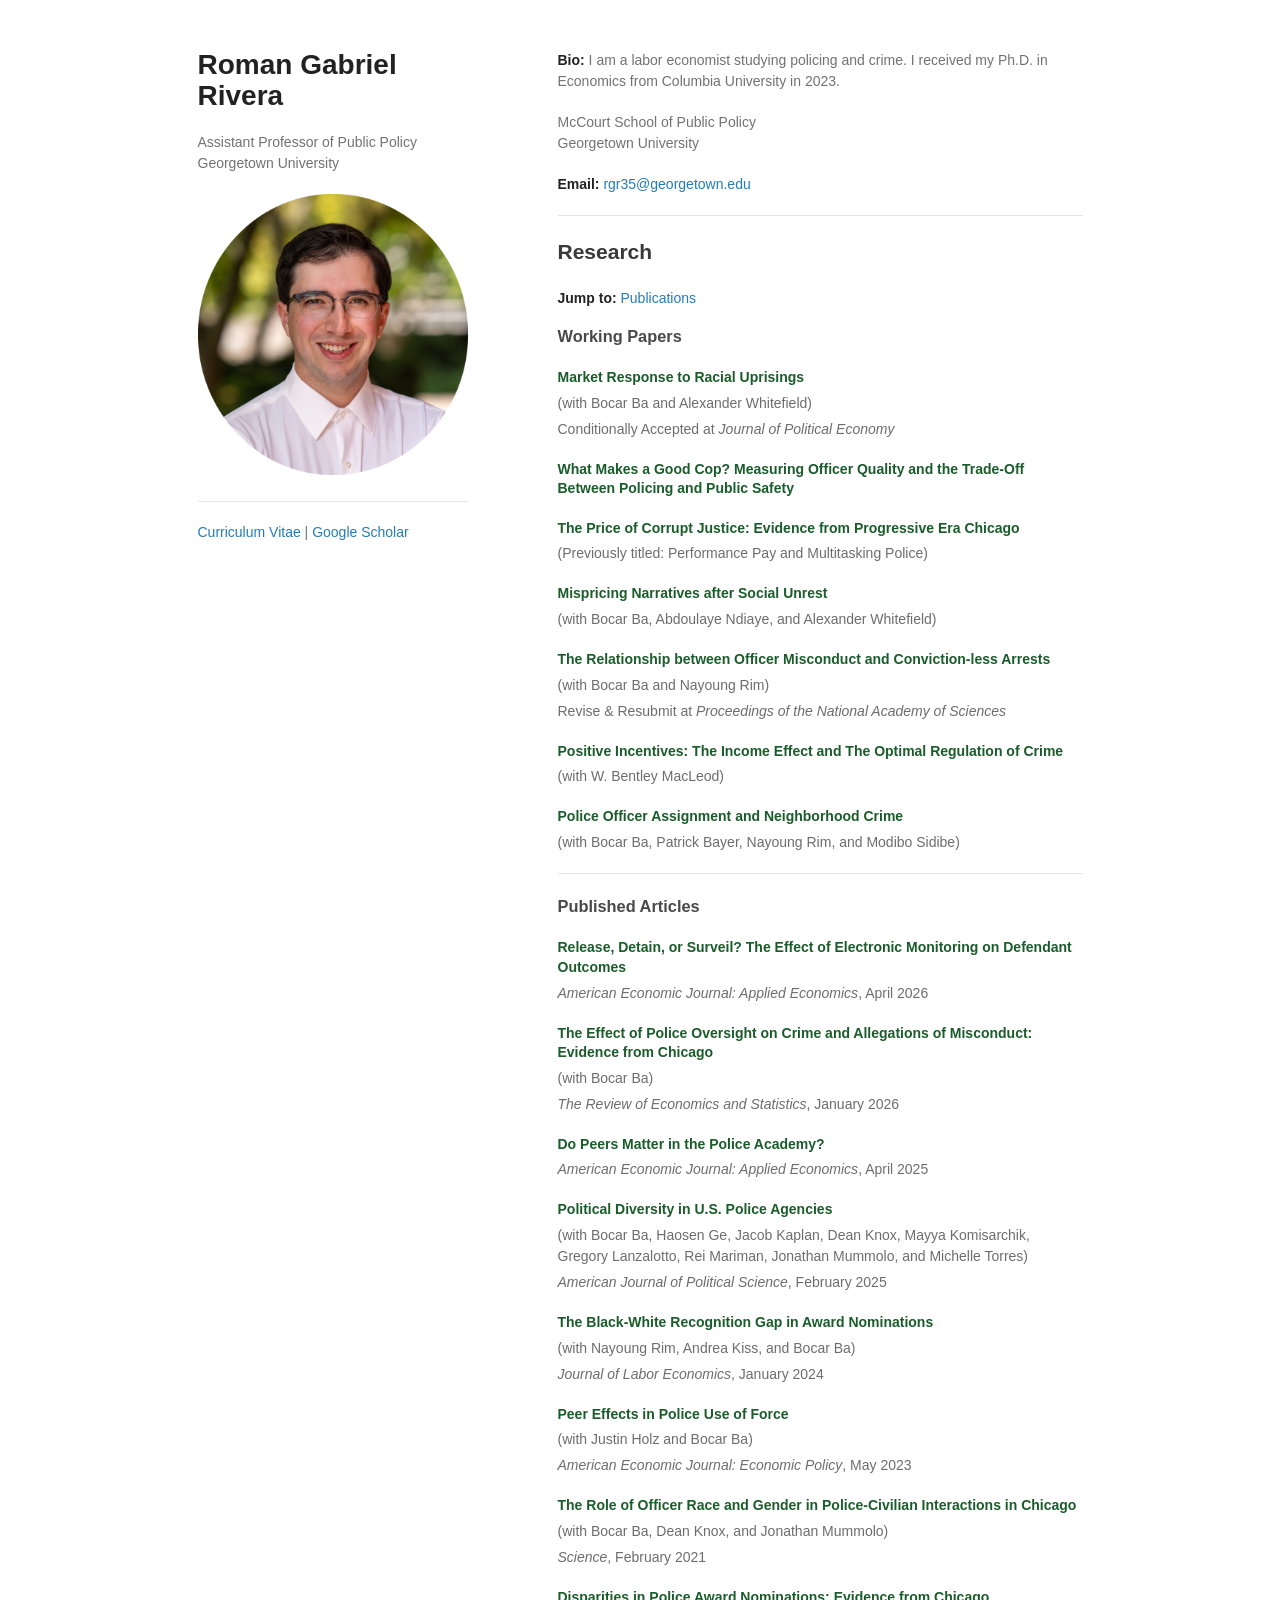
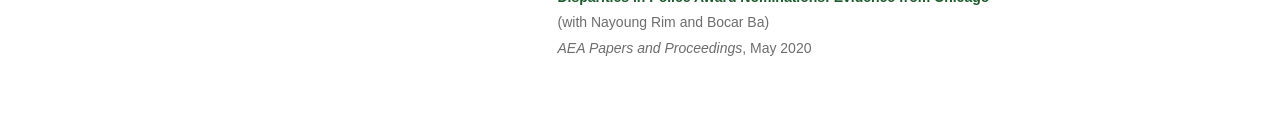
==== index.html @ 8ded24f3 "update" ====
<!DOCTYPE html>
<html lang="en">
<head>
    <meta charset="UTF-8">
    <meta name="viewport" content="width=device-width, initial-scale=1.0">
    <title>Roman Gabriel Rivera</title>
    <meta name="description" content="Roman Gabriel Rivera is an Assistant Professor at Georgetown University's McCourt School of Public Policy. He is a labor economist studying policing and crime.">
    <link rel="canonical" href="https://romangrivera.com/">
    <meta property="og:title" content="Roman Gabriel Rivera — Labor Economist, Georgetown University">
    <meta property="og:description" content="Assistant Professor at Georgetown University's McCourt School of Public Policy. Labor economist studying policing and crime.">
    <meta property="og:url" content="https://romangrivera.com/">
    <meta property="og:type" content="website">
    <meta property="og:image" content="https://romangrivera.com/headshot.png">
    <meta name="twitter:card" content="summary">
    <link rel="stylesheet" href="style.css">
    <script type="application/ld+json">
    {
        "@context": "https://schema.org",
        "@type": "Person",
        "name": "Roman Gabriel Rivera",
        "url": "https://romangrivera.com",
        "jobTitle": "Assistant Professor",
        "worksFor": {
            "@type": "Organization",
            "name": "Georgetown University",
            "department": "McCourt School of Public Policy"
        },
        "alumniOf": {
            "@type": "Organization",
            "name": "Columbia University"
        },
        "email": "rgr35@georgetown.edu",
        "sameAs": [
            "https://scholar.google.com/citations?user=BFWTzM4AAAAJ&hl=en"
        ]
    }
    </script>
    <!-- Google Analytics -->
    <script async src="https://www.googletagmanager.com/gtag/js?id=G-NXE9NLSXXK"></script>
    <script>
        window.dataLayer = window.dataLayer || [];
        function gtag(){dataLayer.push(arguments);}
        gtag('js', new Date());
        gtag('config', 'G-NXE9NLSXXK');
    </script>
</head>
<body>
    <div class="wrapper">
        <header>
            <h1>Roman Gabriel Rivera</h1>
            <p class="header-title">Assistant Professor of Public Policy<br>Georgetown University</p>
            <img src="headshot.png" alt="Roman Gabriel Rivera">
            <hr>
            <p class="contactinfo"><a href="https://www.dropbox.com/scl/fi/hyw5ls09hq4ot2afj4civ/cv_romanrivera.pdf?rlkey=xcf3l7hxgc2vkfxpa8kewu5n8&st=caw869yw&dl=0" target="_blank">Curriculum Vitae</a> | <a href="https://scholar.google.com/citations?user=BFWTzM4AAAAJ&hl=en" target="_blank">Google Scholar</a></p>
        </header>

        <section>
            <p><strong>Bio:</strong> I am a labor economist studying policing and crime. I received my Ph.D. in Economics from Columbia University in 2023.</p>
            <p>McCourt School of Public Policy<br>Georgetown University</p>
            <p><strong>Email:</strong> <a href="mailto:rgr35@georgetown.edu">rgr35@georgetown.edu</a></p>

            <hr>

            <h2 id="research">Research</h2>
            <p class="jump-to"><strong>Jump to:</strong>
                <a href="#published">Publications</a>
            </p>

            <h3 id="working-papers">Working Papers</h3>

            <div class="research-work">
                <h3><a href="https://www.dropbox.com/scl/fi/fmz3oa4tdsq6idftdfmvt/marketresponse_aug2023.pdf" target="_blank">Market Response to Racial Uprisings</a></h3>
                <p class="work-muted">(with Bocar Ba and Alexander Whitefield)</p>
                <p class="work-muted">Conditionally Accepted at <em>Journal of Political Economy</em></p>
            </div>

            <div class="research-work">
                <h3><a href="https://www.dropbox.com/scl/fi/ctv3uwa2q68t7ltc9t5ok/RiveraGoodCop2026.pdf?rlkey=yqre9q962jzydrtzx6tp0bbcf&dl=0" target="_blank">What Makes a Good Cop? Measuring Officer Quality and the Trade-Off Between Policing and Public Safety</a></h3>
            </div>

            <div class="research-work">
                <h3><a href="https://www.dropbox.com/scl/fi/twu7v443j5loijteuk35x/RiveraPrice.pdf?rlkey=2tnl7oinb8bnrydeajmznhxwz&st=1htrz70l&dl=0" target="_blank">The Price of Corrupt Justice: Evidence from Progressive Era Chicago</a></h3>
                <p class="work-muted">(Previously titled: Performance Pay and Multitasking Police)</p>
            </div>

            <div class="research-work">
                <h3><a href="https://www.nber.org/papers/w31857" target="_blank">Mispricing Narratives after Social Unrest</a></h3>
                <p class="work-muted">(with Bocar Ba, Abdoulaye Ndiaye, and Alexander Whitefield)</p>
            </div>

            <div class="research-work">
                <h3>The Relationship between Officer Misconduct and Conviction-less Arrests</h3>
                <p class="work-muted">(with Bocar Ba and Nayoung Rim)</p>
                <p class="work-muted">Revise &amp; Resubmit at <em>Proceedings of the National Academy of Sciences</em></p>
            </div>

            <div class="research-work">
                <h3><a href="https://www.nber.org/papers/w32805" target="_blank">Positive Incentives: The Income Effect and The Optimal Regulation of Crime</a></h3>
                <p class="work-muted">(with W. Bentley MacLeod)</p>
            </div>

            <div class="research-work">
                <h3><a href="https://www.nber.org/papers/w29243" target="_blank">Police Officer Assignment and Neighborhood Crime</a></h3>
                <p class="work-muted">(with Bocar Ba, Patrick Bayer, Nayoung Rim, and Modibo Sidibe)</p>
            </div>

            <hr>

            <h3 id="published">Published Articles</h3>

            <div class="research-work">
                <h3><a href="https://github.com/romgariv/ReleaseDetainSurveil/blob/master/rivera_jmp.pdf" target="_blank">Release, Detain, or Surveil? The Effect of Electronic Monitoring on Defendant Outcomes</a></h3>
                <p class="work-muted"><em>American Economic Journal: Applied Economics</em>, April 2026</p>
            </div>

            <div class="research-work">
                <h3><a href="https://direct.mit.edu/rest/article/doi/10.1162/rest_a_01377/117915/" target="_blank">The Effect of Police Oversight on Crime and Allegations of Misconduct: Evidence from Chicago</a></h3>
                <p class="work-muted">(with Bocar Ba)</p>
                <p class="work-muted"><em>The Review of Economics and Statistics</em>, January 2026</p>
            </div>

            <div class="research-work">
                <h3><a href="https://www.aeaweb.org/articles?id=10.1257/app.20220348" target="_blank">Do Peers Matter in the Police Academy?</a></h3>
                <p class="work-muted"><em>American Economic Journal: Applied Economics</em>, April 2025</p>
            </div>

            <div class="research-work">
                <h3><a href="https://onlinelibrary.wiley.com/doi/full/10.1111/ajps.12945" target="_blank">Political Diversity in U.S. Police Agencies</a></h3>
                <p class="work-muted">(with Bocar Ba, Haosen Ge, Jacob Kaplan, Dean Knox, Mayya Komisarchik, Gregory Lanzalotto, Rei Mariman, Jonathan Mummolo, and Michelle Torres)</p>
                <p class="work-muted"><em>American Journal of Political Science</em>, February 2025</p>
            </div>

            <div class="research-work">
                <h3><a href="https://www.journals.uchicago.edu/doi/10.1086/722412" target="_blank">The Black-White Recognition Gap in Award Nominations</a></h3>
                <p class="work-muted">(with Nayoung Rim, Andrea Kiss, and Bocar Ba)</p>
                <p class="work-muted"><em>Journal of Labor Economics</em>, January 2024</p>
            </div>

            <div class="research-work">
                <h3><a href="https://www.aeaweb.org/articles?id=10.1257/pol.20200227" target="_blank">Peer Effects in Police Use of Force</a></h3>
                <p class="work-muted">(with Justin Holz and Bocar Ba)</p>
                <p class="work-muted"><em>American Economic Journal: Economic Policy</em>, May 2023</p>
            </div>

            <div class="research-work">
                <h3><a href="https://science.sciencemag.org/content/371/6530/696" target="_blank">The Role of Officer Race and Gender in Police-Civilian Interactions in Chicago</a></h3>
                <p class="work-muted">(with Bocar Ba, Dean Knox, and Jonathan Mummolo)</p>
                <p class="work-muted"><em>Science</em>, February 2021</p>
            </div>

            <div class="research-work">
                <h3><a href="https://www.aeaweb.org/articles?id=10.1257/pandp.20201118" target="_blank">Disparities in Police Award Nominations: Evidence from Chicago</a></h3>
                <p class="work-muted">(with Nayoung Rim and Bocar Ba)</p>
                <p class="work-muted"><em>AEA Papers and Proceedings</em>, May 2020</p>
            </div>
        </section>
    </div>
</body>
</html>
---- style.css ----
/* ===== Reset & Base ===== */
*, *::before, *::after {
    box-sizing: border-box;
    margin: 0;
    padding: 0;
}

body {
    background-color: #fff;
    padding: 50px;
    font: 14px/1.5 "Helvetica Neue", Helvetica, Arial, sans-serif;
    color: #727272;
    font-weight: 400;
}

h1, h2, h3, h4, h5, h6 {
    color: #222;
    margin: 0 0 20px;
}

h1 {
    font-size: 28px;
}

h2 {
    color: #393939;
}

h3 {
    color: #494949;
}

p, ul, ol, table, pre, dl {
    margin: 0 0 20px;
}

a {
    color: #267CB9;
    text-decoration: none;
}

a:hover, a:focus {
    color: #046;
}

strong {
    color: #222;
    font-weight: 700;
}

img {
    max-width: 100%;
}

hr {
    border: 0;
    background: #e5e5e5;
    height: 1px;
    margin: 20px 0;
}

/* ===== Layout ===== */
.wrapper {
    width: 885px;
    margin: 0 auto;
}

/* ===== Header / Sidebar ===== */
header {
    width: 270px;
    float: left;
    position: fixed;
    -webkit-font-smoothing: subpixel-antialiased;
}

header h1 {
    line-height: 1.1;
}

.header-title {
    color: #727272;
    margin: 0 0 20px;
}

p.contactinfo {
    margin: 0 0 10px;
}

/* ===== Main Content ===== */
section {
    width: 525px;
    float: right;
    padding-bottom: 50px;
}

/* ===== Research ===== */
.jump-to {
    margin: 0 0 15px;
}

.research-work {
    margin-bottom: 10px;
}

.research-work h3 {
    margin: 20px 0 5px;
    font-size: 14px;
    line-height: 1.4;
    color: #1a5c2a;
}

.research-work h3 a {
    color: #1a5c2a;
}

.research-work h3 a:hover,
.research-work h3 a:focus {
    color: #124020;
}

.research-work .work-muted {
    color: #6d6d6d;
    margin: 0 0 5px;
}

/* ===== Responsive ===== */
@media print, screen and (max-width: 1160px) {
    .wrapper {
        width: auto;
        margin: 0;
    }

    header, section {
        float: none;
        position: static;
        width: auto;
    }

    section {
        border: 1px solid #e5e5e5;
        border-width: 1px 0;
        padding: 20px 0;
        margin: 0 0 20px;
    }
}

@media print, screen and (max-width: 720px) {
    body {
        word-wrap: break-word;
    }
}

@media print, screen and (max-width: 480px) {
    body {
        padding: 15px;
    }
}
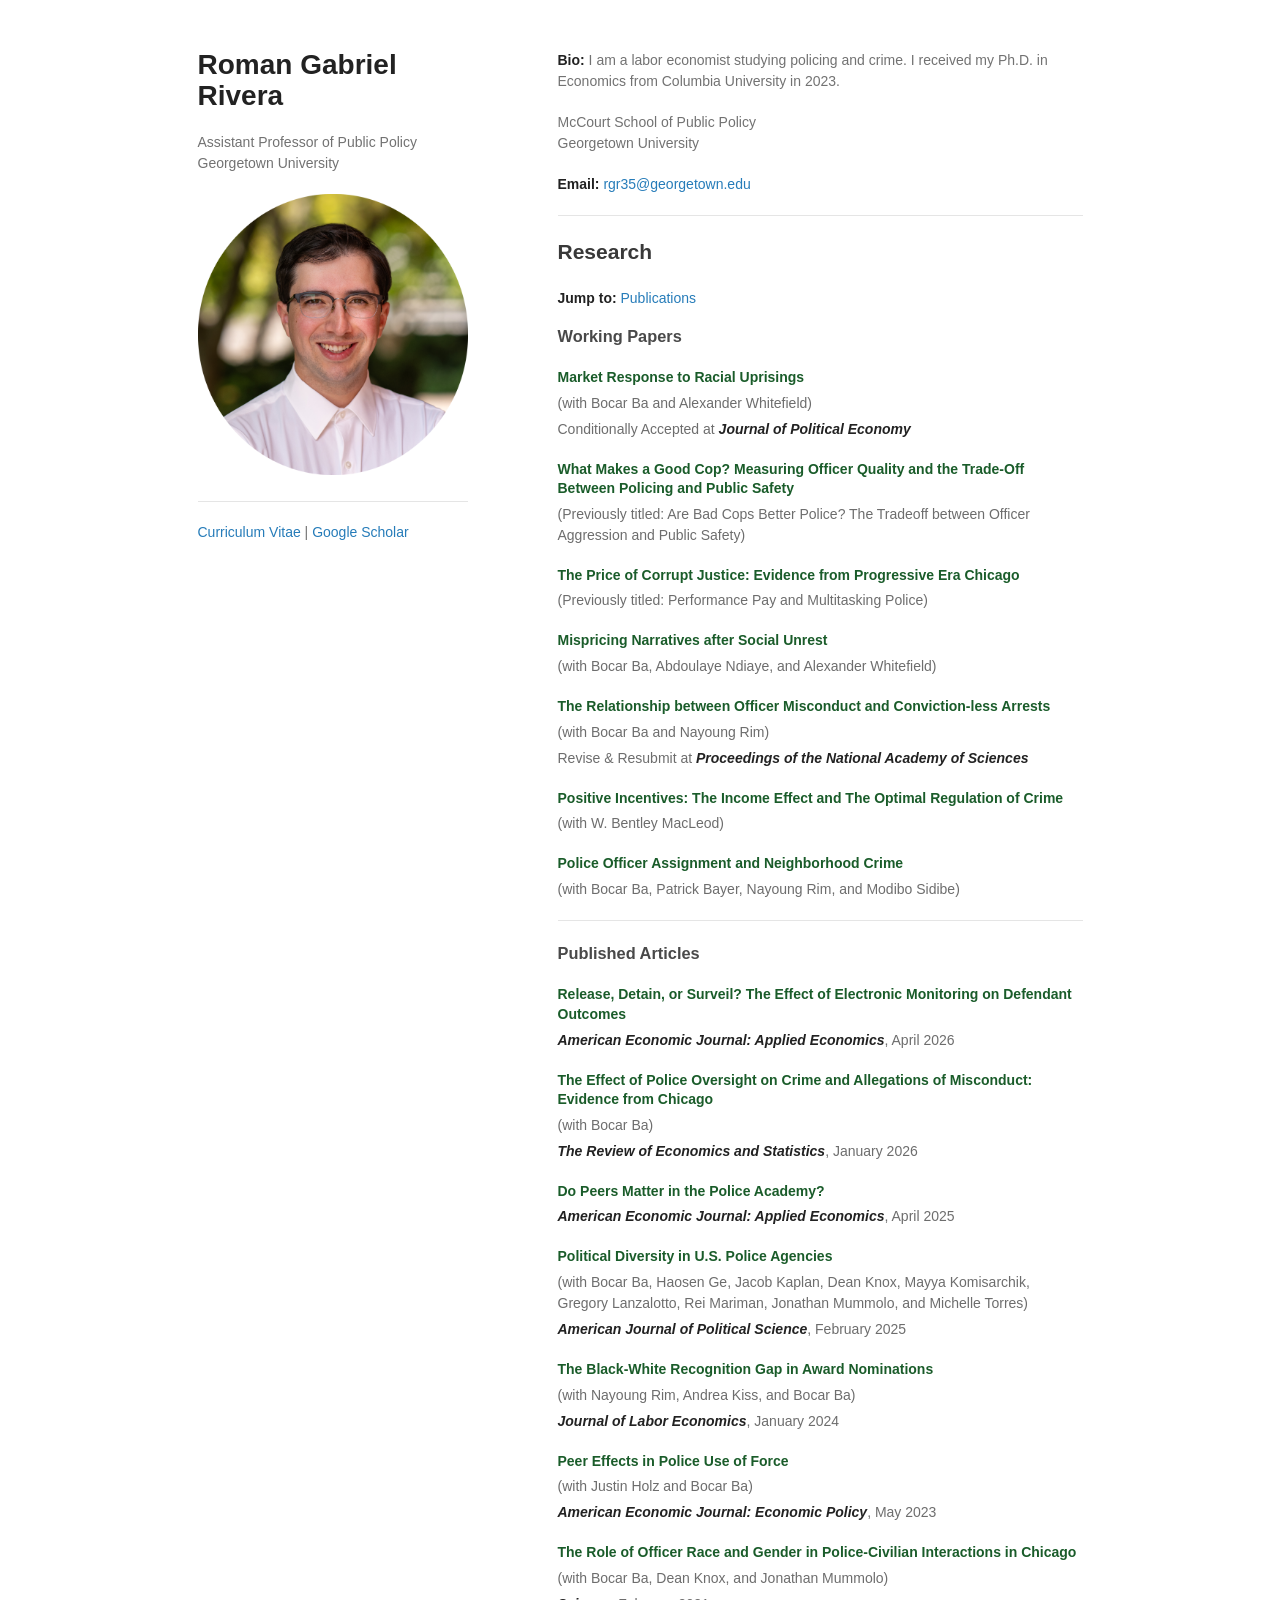
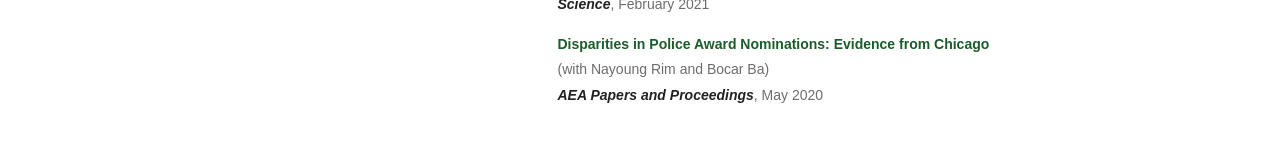
==== commit d7a4c6a1: "update" ====
--- a/index.html
+++ b/index.html
@@ -76,6 +76,8 @@
 
             <div class="research-work">
                 <h3><a href="https://www.dropbox.com/scl/fi/ctv3uwa2q68t7ltc9t5ok/RiveraGoodCop2026.pdf?rlkey=yqre9q962jzydrtzx6tp0bbcf&dl=0" target="_blank">What Makes a Good Cop? Measuring Officer Quality and the Trade-Off Between Policing and Public Safety</a></h3>
+                <p class="work-muted">(Previously titled: Are Bad Cops Better Police? The Tradeoff between Officer Aggression and Public Safety)</p>
+
             </div>
 
             <div class="research-work">
--- a/style.css
+++ b/style.css
@@ -61,7 +61,7 @@
 
 /* ===== Layout ===== */
 .wrapper {
-    width: 885px;
+    max-width: 885px;
     margin: 0 auto;
 }
 
@@ -123,17 +123,21 @@
     margin: 0 0 5px;
 }
 
+.research-work .work-muted em {
+    color: #222;
+    font-weight: 600;
+}
+
 /* ===== Responsive ===== */
-@media print, screen and (max-width: 1160px) {
-    .wrapper {
-        width: auto;
-        margin: 0;
-    }
-
+@media print, screen and (max-width: 960px) {
     header, section {
         float: none;
         position: static;
         width: auto;
+    }
+
+    header img {
+        max-width: 270px;
     }
 
     section {
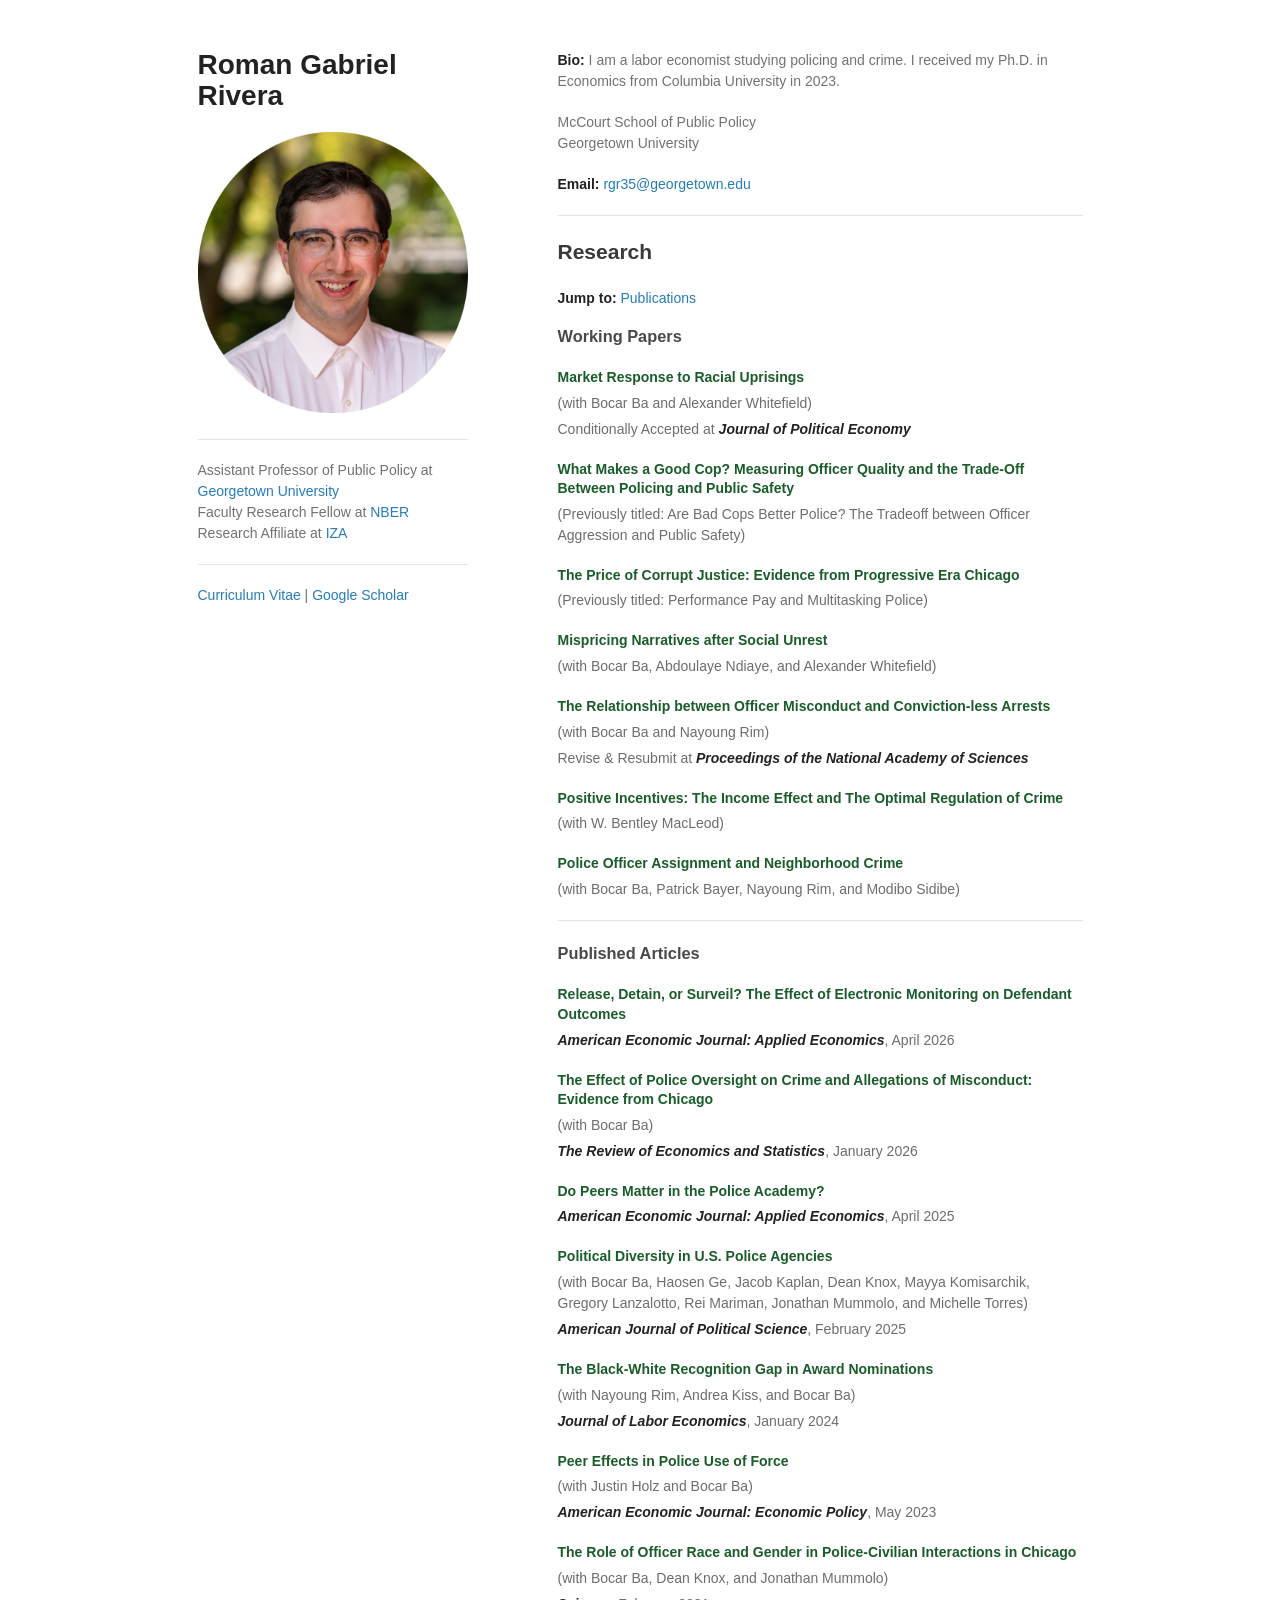
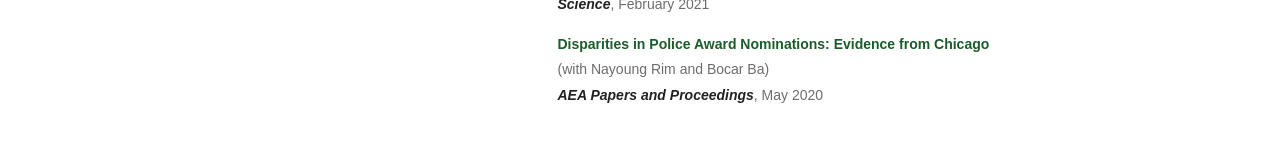
==== commit 3a5d668f: "Add NBER and IZA affiliations, link institutions, move headshot above titles" ====
--- a/index.html
+++ b/index.html
@@ -48,8 +48,9 @@
     <div class="wrapper">
         <header>
             <h1>Roman Gabriel Rivera</h1>
-            <p class="header-title">Assistant Professor of Public Policy<br>Georgetown University</p>
             <img src="headshot.png" alt="Roman Gabriel Rivera">
+            <hr>
+            <p class="header-title">Assistant Professor of Public Policy at <a href="https://gufaculty360.georgetown.edu/s/contact/0033600001YbqUXAAZ/roman-rivera?searchType=Contact-Info&searchText=roman%20rivera" target="_blank">Georgetown University</a><br>Faculty Research Fellow at <a href="https://www.nber.org/people/rgrivera" target="_blank">NBER</a><br>Research Affiliate at <a href="https://www.iza.org/people/affiliates/35868/roman-rivera" target="_blank">IZA</a></p>
             <hr>
             <p class="contactinfo"><a href="https://www.dropbox.com/scl/fi/hyw5ls09hq4ot2afj4civ/cv_romanrivera.pdf?rlkey=xcf3l7hxgc2vkfxpa8kewu5n8&st=caw869yw&dl=0" target="_blank">Curriculum Vitae</a> | <a href="https://scholar.google.com/citations?user=BFWTzM4AAAAJ&hl=en" target="_blank">Google Scholar</a></p>
         </header>
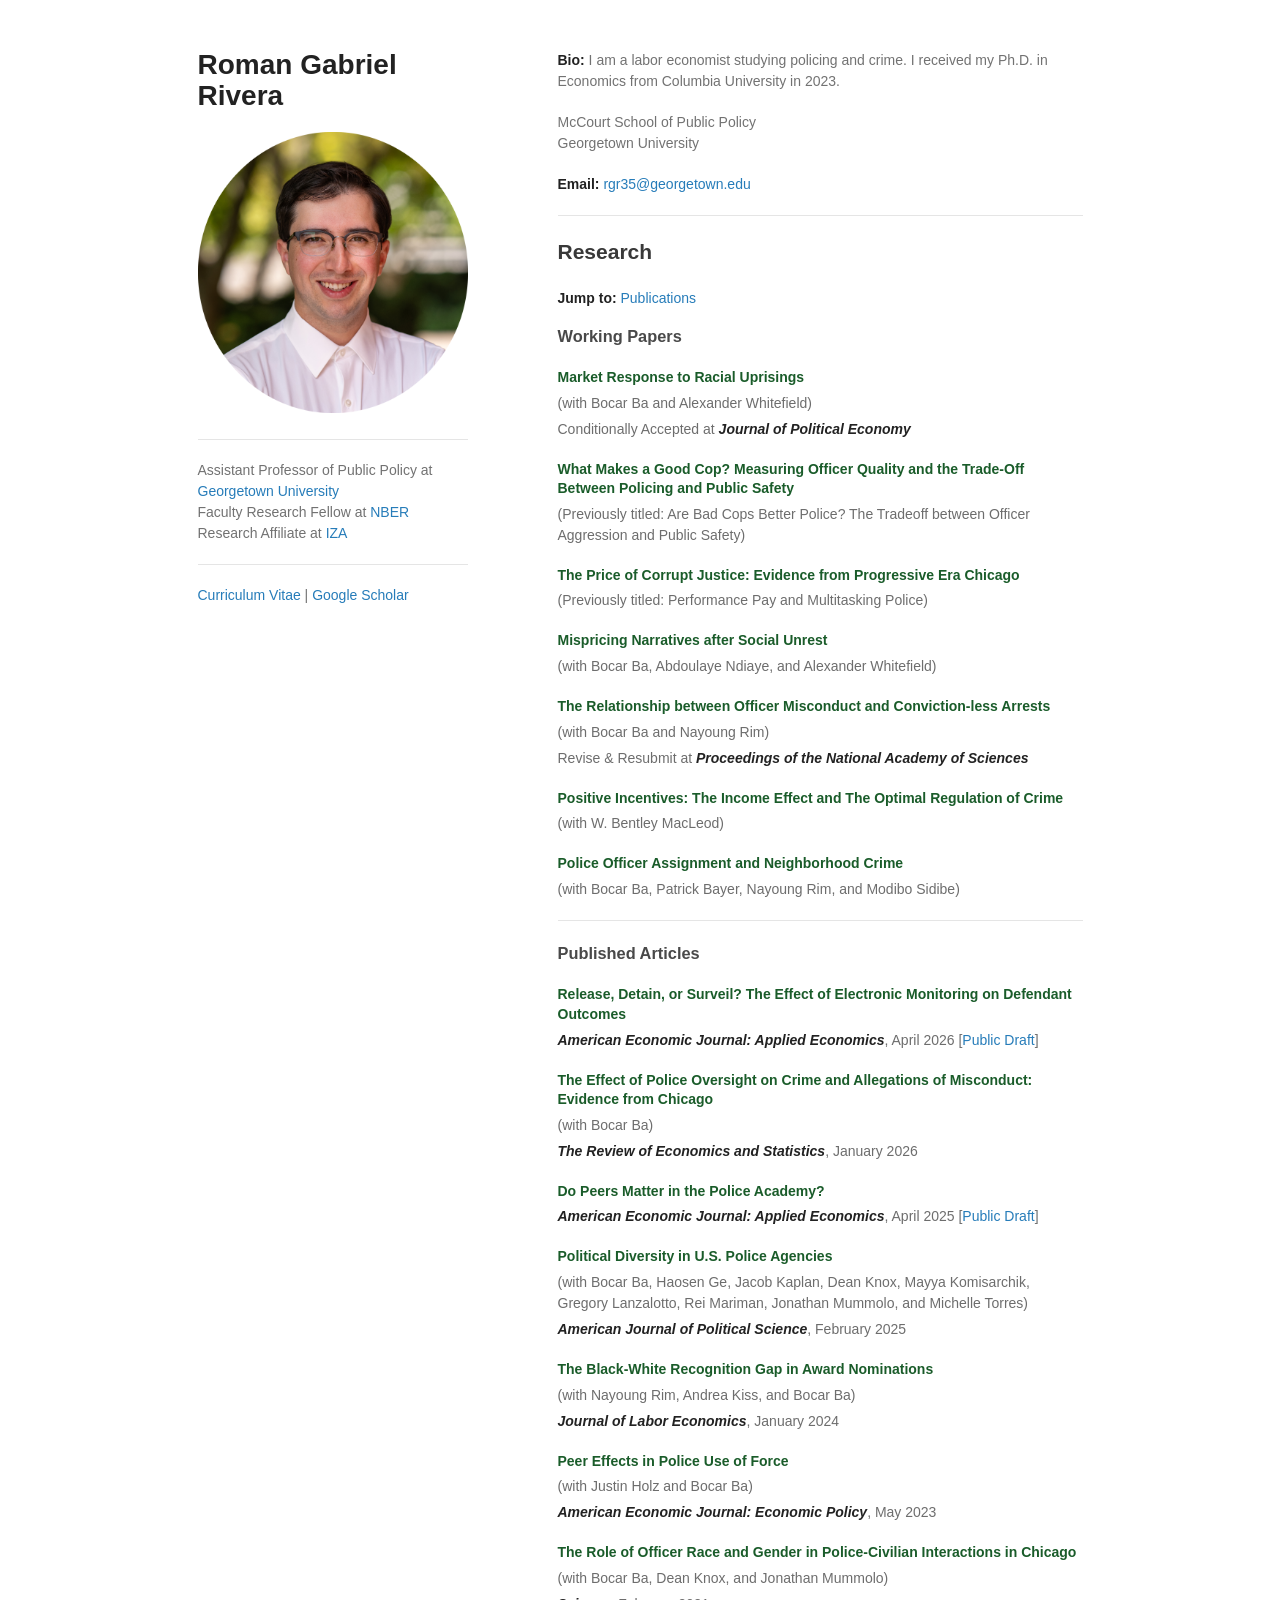
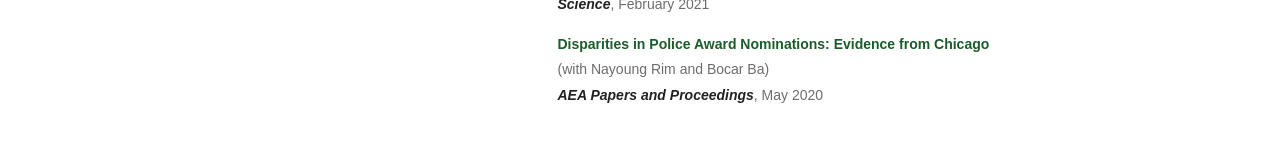
==== commit 536289ca: "Add public draft links to index.html" ====
--- a/index.html
+++ b/index.html
@@ -113,7 +113,7 @@
 
             <div class="research-work">
                 <h3><a href="https://github.com/romgariv/ReleaseDetainSurveil/blob/master/rivera_jmp.pdf" target="_blank">Release, Detain, or Surveil? The Effect of Electronic Monitoring on Defendant Outcomes</a></h3>
-                <p class="work-muted"><em>American Economic Journal: Applied Economics</em>, April 2026</p>
+                <p class="work-muted"><em>American Economic Journal: Applied Economics</em>, April 2026 [<a href="public_drafts/current_draft_rds_03202025.pdf" target="_blank">Public Draft</a>]</p>
             </div>
 
             <div class="research-work">
@@ -124,7 +124,7 @@
 
             <div class="research-work">
                 <h3><a href="https://www.aeaweb.org/articles?id=10.1257/app.20220348" target="_blank">Do Peers Matter in the Police Academy?</a></h3>
-                <p class="work-muted"><em>American Economic Journal: Applied Economics</em>, April 2025</p>
+                <p class="work-muted"><em>American Economic Journal: Applied Economics</em>, April 2025 [<a href="public_drafts/current_draft_peers_05262024.pdf" target="_blank">Public Draft</a>]</p>
             </div>
 
             <div class="research-work">
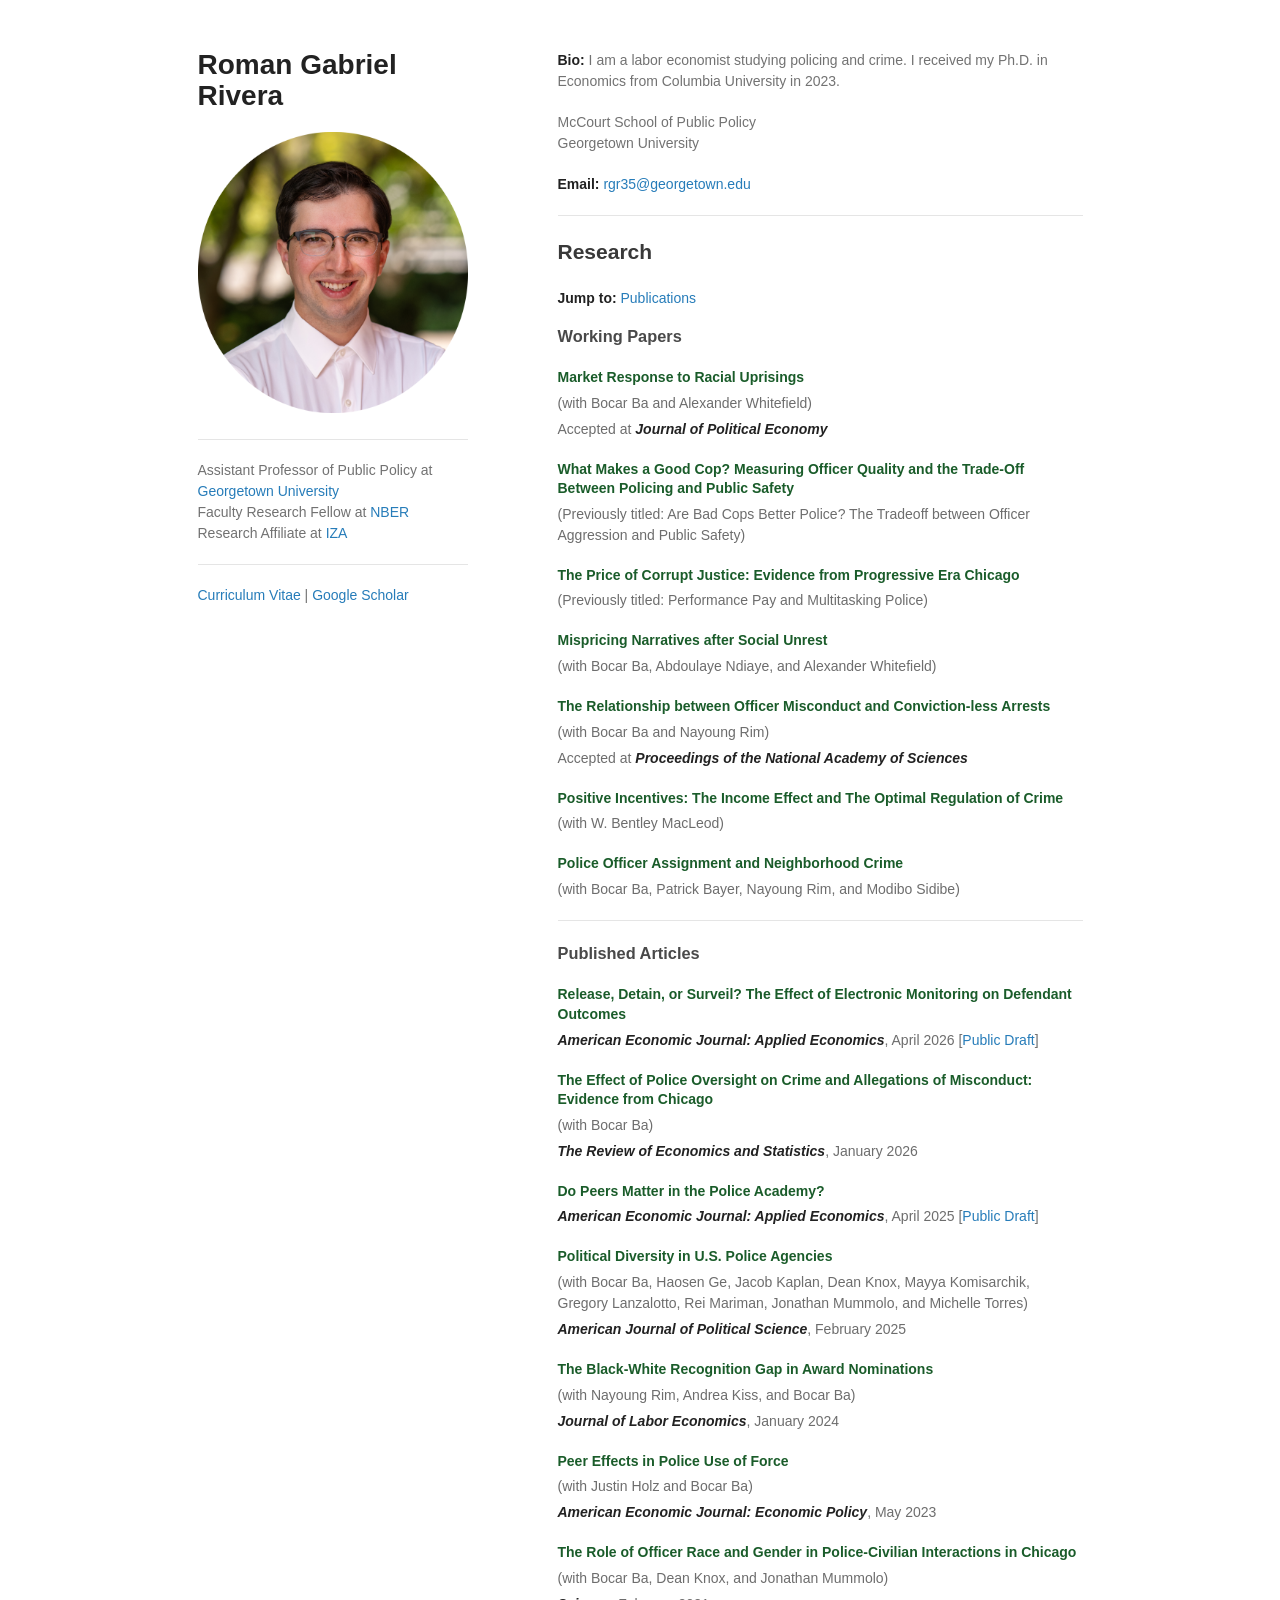
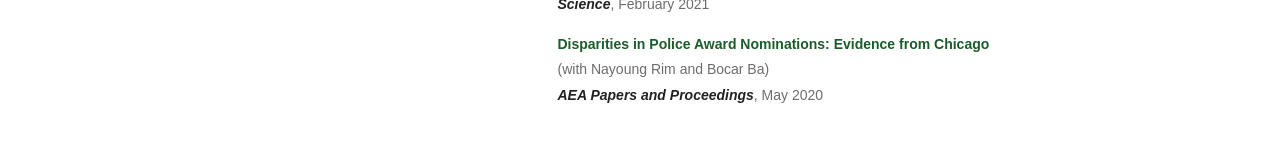
==== commit 67399138: "update" ====
--- a/index.html
+++ b/index.html
@@ -72,7 +72,7 @@
             <div class="research-work">
                 <h3><a href="https://www.dropbox.com/scl/fi/fmz3oa4tdsq6idftdfmvt/marketresponse_aug2023.pdf" target="_blank">Market Response to Racial Uprisings</a></h3>
                 <p class="work-muted">(with Bocar Ba and Alexander Whitefield)</p>
-                <p class="work-muted">Conditionally Accepted at <em>Journal of Political Economy</em></p>
+                <p class="work-muted">Accepted at <em>Journal of Political Economy</em></p>
             </div>
 
             <div class="research-work">
@@ -94,7 +94,7 @@
             <div class="research-work">
                 <h3>The Relationship between Officer Misconduct and Conviction-less Arrests</h3>
                 <p class="work-muted">(with Bocar Ba and Nayoung Rim)</p>
-                <p class="work-muted">Revise &amp; Resubmit at <em>Proceedings of the National Academy of Sciences</em></p>
+                <p class="work-muted">Accepted at <em>Proceedings of the National Academy of Sciences</em></p>
             </div>
 
             <div class="research-work">
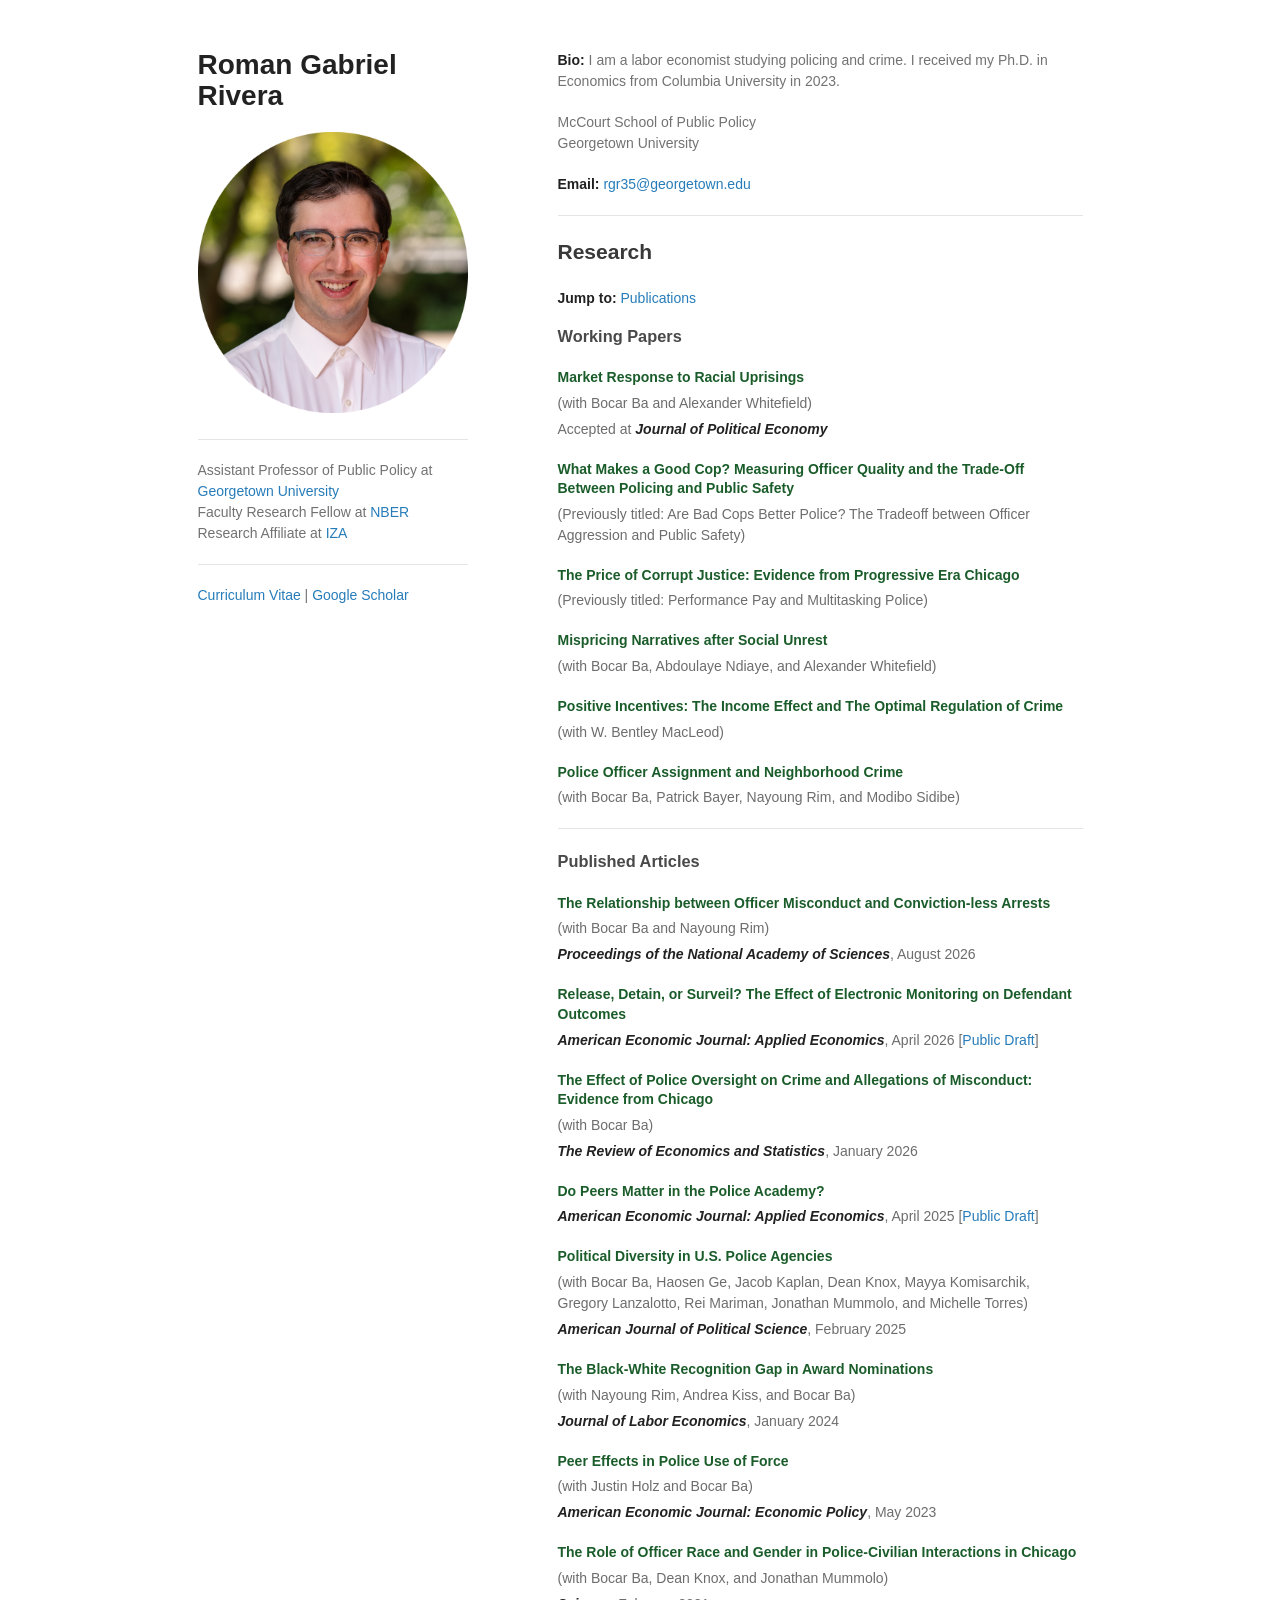
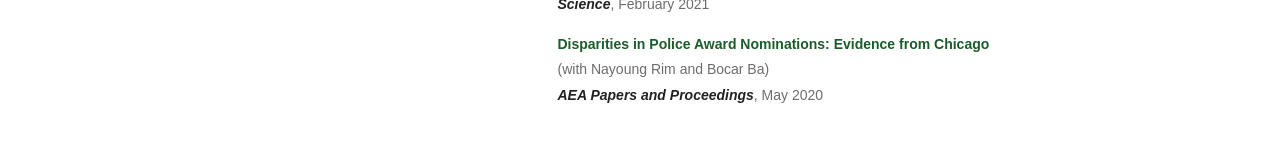
==== commit 76563f0d: "update" ====
--- a/index.html
+++ b/index.html
@@ -70,7 +70,7 @@
             <h3 id="working-papers">Working Papers</h3>
 
             <div class="research-work">
-                <h3><a href="https://www.dropbox.com/scl/fi/fmz3oa4tdsq6idftdfmvt/marketresponse_aug2023.pdf" target="_blank">Market Response to Racial Uprisings</a></h3>
+                <h3><a href="https://www.nber.org/papers/w31606" target="_blank">Market Response to Racial Uprisings</a></h3>
                 <p class="work-muted">(with Bocar Ba and Alexander Whitefield)</p>
                 <p class="work-muted">Accepted at <em>Journal of Political Economy</em></p>
             </div>
@@ -92,12 +92,6 @@
             </div>
 
             <div class="research-work">
-                <h3>The Relationship between Officer Misconduct and Conviction-less Arrests</h3>
-                <p class="work-muted">(with Bocar Ba and Nayoung Rim)</p>
-                <p class="work-muted">Accepted at <em>Proceedings of the National Academy of Sciences</em></p>
-            </div>
-
-            <div class="research-work">
                 <h3><a href="https://www.nber.org/papers/w32805" target="_blank">Positive Incentives: The Income Effect and The Optimal Regulation of Crime</a></h3>
                 <p class="work-muted">(with W. Bentley MacLeod)</p>
             </div>
@@ -110,6 +104,13 @@
             <hr>
 
             <h3 id="published">Published Articles</h3>
+
+            
+            <div class="research-work">
+                <h3><a href="https://www.pnas.org/doi/10.1073/pnas.2603437123" target="_blank">The Relationship between Officer Misconduct and Conviction-less Arrests</a></h3>
+                <p class="work-muted">(with Bocar Ba and Nayoung Rim)</p>
+                <p class="work-muted"><em>Proceedings of the National Academy of Sciences</em>, August 2026 </p>
+            </div>
 
             <div class="research-work">
                 <h3><a href="https://github.com/romgariv/ReleaseDetainSurveil/blob/master/rivera_jmp.pdf" target="_blank">Release, Detain, or Surveil? The Effect of Electronic Monitoring on Defendant Outcomes</a></h3>
